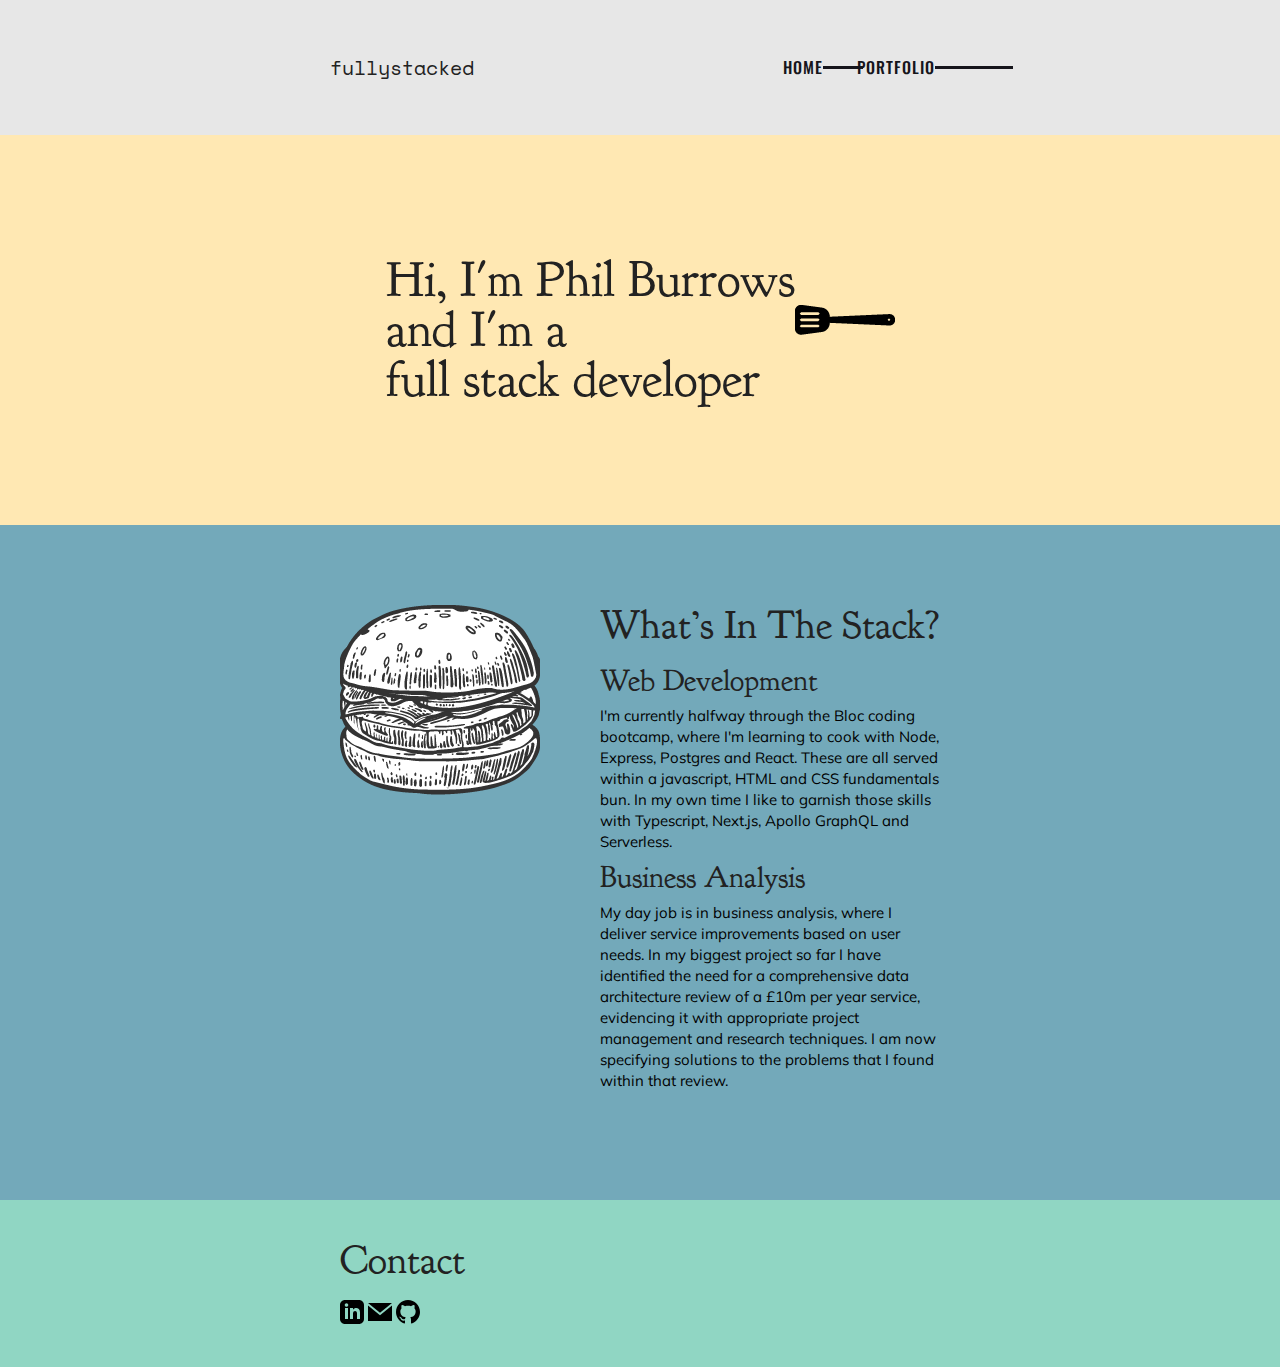
==== index.html @ e0130295 "Fixed menus" ====
<!DOCTYPE html>
<html lang="en" dir="ltr">

<head>
  <meta charset="utf-8">
  <meta name="viewport" content="width=device-width, initial-scale=1, minimum-scale=1" />
  <link rel="icon" type="image/png" sizes="32x32" href="./img/fullyStackedLogo.png">
  <link rel="icon" type="image/png" sizes="96x96" href="./img/fullyStackedLogo.png">
  <link rel="icon" type="image/png" sizes="16x16" href="./img/fullyStackedLogo.png">
  <link rel="stylesheet" href="./css/reset.css">
  <link rel="stylesheet" href="./css/master.css">

  <link href="https://fonts.googleapis.com/css2?family=Oswald:wght@500&family=Goudy+Bookletter+1911&family=Space+Mono:ital,wght@1,700&family=Mulish:wght@200&display=swap" rel="stylesheet">
  <title></title>
</head>

<body>

  <header>
    <div class="headerBox">


    <div class="logoTitle">
      <h1>fullystacked</h1>
    </div>
    <nav role='navigation'>
      <div id="menuToggle">
        <!--
        A fake / hidden checkbox is used as click reciever,
        so you can use the :checked selector on it.
        -->
        <input type="checkbox" />

        <!--
        Some spans to act as a hamburger.

        They are acting like a real hamburger,
        not that McDonalds stuff.
        -->
        <span></span>
        <span></span>
        <span></span>

        <!--
        Too bad the menu has to be inside of the button
        but hey, it's pure CSS magic.
        -->
        <ul id="menu">
          <a href="https://www.fullystacked.io"><li>Home</li></a>
          <a href="https://www.fullystacked.io/portfolio.html"><li>Portfolio</li></a>
        </ul>
      </div>
    </nav>
        </div>
  </header>
  <section class="about">
    <h2>Hi, I'm Phil Burrows <br>and I'm a <br>full stack developer</h2>
    <img id="spatula" src="./img/spatula.png" alt="">
  </section>
  <section class="skills">
    <ul class="burger">
      <img id="burger1" src="./img/whiteBurger1.png" alt="">
      <img id="burger2" src="./img/whiteBurger2.png" alt="">
      <img id="burger3" src="./img/whiteBurger3.png" alt="">
      <img id="burger4" src="./img/whiteBurger4.png" alt="">
      <img id="burger5" src="./img/whiteBurger5.png" alt="">
      <img id="burger6" src="./img/whiteBurger6.png" alt="">
    </ul>
    <section class="skillsContent">
      <h2>What&rsquo;s In The Stack?</h2>
      <h3>Web Development</h3>
      <p>I'm currently halfway through the Bloc coding bootcamp, where I'm learning to cook&nbsp;with Node, Express, Postgres and React. These are&nbsp;all served within a javascript, HTML and CSS fundamentals bun. In my own time I like to garnish
        those skills with Typescript, Next.js, Apollo GraphQL and Serverless.</p>
      <h3>Business Analysis</h3>
      <p>My day job is in business analysis, where I deliver service improvements based on user needs. In my biggest project so far I have identified the need for a comprehensive data architecture review of a &pound;10m per year service, evidencing
        it with appropriate project management and research techniques. I am now specifying solutions to the problems that I found within that review.</p>
    </section>
  </section>

  <section class="contact">
    <div class="contactBox">


    <h2>Contact</h2>
<svg xmlns="http://www.w3.org/2000/svg" width="24" height="24" viewBox="0 0 24 24"><path d="M19 0h-14c-2.761 0-5 2.239-5 5v14c0 2.761 2.239 5 5 5h14c2.762 0 5-2.239 5-5v-14c0-2.761-2.238-5-5-5zm-11 19h-3v-11h3v11zm-1.5-12.268c-.966 0-1.75-.79-1.75-1.764s.784-1.764 1.75-1.764 1.75.79 1.75 1.764-.783 1.764-1.75 1.764zm13.5 12.268h-3v-5.604c0-3.368-4-3.113-4 0v5.604h-3v-11h3v1.765c1.396-2.586 7-2.777 7 2.476v6.759z"/></svg>
<svg xmlns="http://www.w3.org/2000/svg" width="24" height="24" viewBox="0 0 24 24"><path d="M12 12.713l-11.985-9.713h23.97l-11.985 9.713zm0 2.574l-12-9.725v15.438h24v-15.438l-12 9.725z"/></svg>
<svg xmlns="http://www.w3.org/2000/svg" width="24" height="24" viewBox="0 0 24 24"><path d="M12 0c-6.626 0-12 5.373-12 12 0 5.302 3.438 9.8 8.207 11.387.599.111.793-.261.793-.577v-2.234c-3.338.726-4.033-1.416-4.033-1.416-.546-1.387-1.333-1.756-1.333-1.756-1.089-.745.083-.729.083-.729 1.205.084 1.839 1.237 1.839 1.237 1.07 1.834 2.807 1.304 3.492.997.107-.775.418-1.305.762-1.604-2.665-.305-5.467-1.334-5.467-5.931 0-1.311.469-2.381 1.236-3.221-.124-.303-.535-1.524.117-3.176 0 0 1.008-.322 3.301 1.23.957-.266 1.983-.399 3.003-.404 1.02.005 2.047.138 3.006.404 2.291-1.552 3.297-1.23 3.297-1.23.653 1.653.242 2.874.118 3.176.77.84 1.235 1.911 1.235 3.221 0 4.609-2.807 5.624-5.479 5.921.43.372.823 1.102.823 2.222v3.293c0 .319.192.694.801.576 4.765-1.589 8.199-6.086 8.199-11.386 0-6.627-5.373-12-12-12z"/></svg>  </section>

    </div>
  </section>
  <script src="./js/scroll.js" charset="utf-8"></script>

</body>

</html>
---- css/master.css ----
@media all and (min-width: 689px) and (max-width: 2000px) {
  body {
    box-sizing: border-box;
    margin: 0px;
    width: 100%;
  }

  nav input[type="checkbox"] {
    opacity: 0;
    display: none;
  }

  nav {
    width: 100%;
    top: 25px;
    text-align: right;
  }

  nav a {
    font-family: 'Oswald', sans-serif;
    font-weight: 500;
    text-transform: uppercase;
    text-decoration: none;
    color: #16151b;
    margin: 0 15px;
    font-size: 16px;
    letter-spacing: 1px;
    position: relative;
    display: inline-block;
  }

  nav a:before {
    content: '';
    position: absolute;
    width: 100%;
    height: 3px;
    background: #16151b;
    top: 47%;
    animation: out 0.2s cubic-bezier(1, 0, 0.58, 0.97) 1 both;
  }

  nav a:hover:before {
    animation: in 0.2s cubic-bezier(1, 0, 0.58, 0.97) 1 both;
  }

  @keyframes in {
    0% {
      width: 0;
      left: 0;
      right: auto;
    }

    100% {
      left: 0;
      right: auto;
      width: 100%;
    }
  }

  @keyframes out {
    0% {
      width: 100%;
      left: auto;
      right: 0;
    }

    100% {
      width: 0;
      left: auto;
      right: 0;
    }
  }

  @keyframes show {
    0% {
      opacity: 0;
      transform: translateY(-10px);
    }

    100% {
      opacity: 1;
      transform: translateY(0);
    }
  }

  @for $i from 1 through 5 {
    nav a:nth-child(#{$i}) {
      animation:show .2s #{$i*0.1+1}s ease 1 both;
    }
  }

  header {
    width: 100%;
    background-color: #e7e7e7;
  }

  .headerBox {
    margin: auto;
    width: 700px;
    display: flex;
    box-sizing: border-box;
    justify-content: space-between;
    align-items: center;
    min-width: 400px;
    padding: 30px 40px;
    height: 15vh;
  }

  .logoTitle {
    display: flex;
    align-items: center;
  }

  header img {
    height: 40px;
    width: 40px;
  }

  header h1 {
    font-family: 'Space Mono', monospace;
    font-size: 20px;
    color: #222;
  }

  .about {
    box-sizing: border-box;
    background-color: #ffe8b3;
    width: 100%;
    padding: 0px 40px;
    text-align: left;
    display: flex;
    flex-direction: row;
    align-items: flex-start;
    justify-content: center;
  }

  .about h2 {
    padding: 120px 0px 120px 0px;
    margin: 0px;
    color: #222;
    font-size: 50px;
    font-family: 'Goudy Bookletter 1911', serif;
  }

  .about img {
    margin-top: 170px;
  }

  .skills {
    box-sizing: border-box;
    display: flex;
    justify-content: center;
    align-items: flex-start;
    background-color: #73a9ba;
    width: 100%;
    padding: 80px 40px 80px 40px;
  }

  .skillsContent {
    text-align: left;
    width: 340px;
    padding: 0px 0px 0px 40px;
  }

  .skills h2, .contact h2 {
    display: block;
    padding-bottom: 20px;
    color: #222;
    font-size: 40px;
    font-family: 'Goudy Bookletter 1911', serif;
  }

  .skills h3, .projects h3 {
    display: block;
    color: #222;
    font-size: 30px;
    padding-bottom: 10px;
    font-family: 'Goudy Bookletter 1911', serif;
  }

  .skills p, .skills ul, .projects p, .projects a {
    font-size: 15px;
    padding-bottom: 10px;
    font-family: 'Mulish', sans-serif;
    list-style-type: circle;
    list-style-position: inside;
    line-height: 1.4;
  }

  .techIcon {
    color: #4b4b4b;
    height: 1.3em;
  }

  .projectTech {
    padding-bottom: 10px;
  }

  a.projectButton {
    color: #494949 !important;
    text-transform: uppercase;
    text-decoration: none;
    background: #ffffff;
    display: inline-block;
  }

  a.projectButton:hover {
    color: #06d6a0;
  }

  .burger {
    width: 220px;
  }

  #burger1 {
    position: relative;
    top: 0;
    z-index: 12;
  }

  #burger2 {
    position: relative;
    top: -65px;
    z-index: 11;
  }

  #burger3 {
    position: relative;
    top: -150px;
    z-index: 10;
  }

  #burger4 {
    position: relative;
    top: -190px;
    z-index: 9;
  }

  img#burger5 {
    position: relative;
    top: -260px;
    z-index: 8;
  }

  img#burger6 {
    position: relative;
    top: -310px;
    z-index: 7;
  }

  .projects {
    box-sizing: border-box;
    background-color: #fff;
    width: 100%;
    padding: 40px 40px;
    align-items: center;
    display: flex;
    flex-direction: column;
  }

  .projects h2 {
    width: 600px;
    display: block;
    padding: 50px 0px;
    color: #222;
    font-size: 40px;
    font-family: 'Goudy Bookletter 1911', serif;
  }

  .projects img {
    width: 300px;
    display: block;
  }

  .leftProject {
    width: 600px;
    display: flex;
    flex-direction: row;
    justify-content: space-between;
  }

  .leftProjecText {
    padding-right: 20px;
  }

  .contact {
    box-sizing: border-box;
    background-color: #90d6c3;
    background-size: cover;
    padding: 40px 40px;
  }

  .contactBox {
    width: 600px;
    text-align: left;
    margin: auto;
  }
}

@media all and (min-width: 412px) and (max-width: 688px) {
  body {
    box-sizing: border-box;
    margin: 0px;
  }

  header {
    display: flex;
    box-sizing: border-box;
    justify-content: space-between;
    align-items: center;
    min-width: 400px;
    padding: 30px 40px;
    height: 15vh;
    background-color: #e7e7e7;
  }

  .logoTitle {
    display: flex;
    align-items: center;
  }

  header img {
    height: 40px;
    width: 40px;
  }

  header h1 {
    font-family: 'Space Mono', monospace;
    font-size: 20px;
    color: #222;
    z-index: 12;
  }

  .about {
    box-sizing: border-box;
    background-color: #ffe8b3;
    width: 100%;
    padding: 0px 40px;
    text-align: left;
    display: flex;
    flex-direction: row;
    align-items: flex-start;
    justify-content: space-between;
  }

  .about h2 {
    padding: 80px 0px 80px 0px;
    margin: 0px;
    color: #222;
    font-size: 40px;
    font-family: 'Goudy Bookletter 1911', serif;
  }

  .about img {
    margin-top: 130px;
  }

  .skills {
    box-sizing: border-box;
    display: flex;
    justify-content: space-between;
    align-items: flex-start;
    background-color: #73a9ba;
    width: 100%;
    padding: 40px 40px 80px 40px;
  }

  .skillsContent {
    text-align: left;
    padding: 0px 0px 0px 40px;
  }

  .skills h2, .projects h2, .contact h2 {
    display: block;
    padding-bottom: 20px;
    color: #222;
    font-size: 32px;
    font-family: 'Goudy Bookletter 1911', serif;
  }

  .skills h3, .projects h3 {
    display: block;
    color: #222;
    font-size: 25px;
    padding-bottom: 10px;
    font-family: 'Goudy Bookletter 1911', serif;
  }

  .skills p, .skills ul, .projects p, .projects a {
    font-size: 15px;
    padding-bottom: 10px;
    font-family: 'Open-Sans', sans-serif;
    list-style-type: circle;
    list-style-position: inside;
    line-height: 1.4;
  }

  .techIcon {
    color: #4b4b4b;
    height: 1.3em;
  }

  .projectTech {
    padding-bottom: 10px;
  }

  a.projectButton {
    color: #494949 !important;
    text-transform: uppercase;
    text-decoration: none;
    background: #ffffff;
    display: inline-block;
  }

  a.projectButton:hover {
    color: #06d6a0;
  }

  #burger1 {
    position: relative;
    top: 0;
    z-index: 12;
  }

  #burger2 {
    position: relative;
    top: -65px;
    z-index: 11;
  }

  #burger3 {
    position: relative;
    top: -150px;
    z-index: 10;
  }

  #burger4 {
    position: relative;
    top: -190px;
    z-index: 9;
  }

  img#burger5 {
    position: relative;
    top: -260px;
    z-index: 8;
  }

  img#burger6 {
    position: relative;
    top: -310px;
    z-index: 7;
  }

  .projects {
    box-sizing: border-box;
    background-color: #fff;
    width: 100%;
    padding: 40px 40px;
  }

  .projects img {
    width: 300px;
    display: block;
  }

  .leftProject {
    display: flex;
    flex-direction: row;
    justify-content: space-between;
  }

  .leftProjecText {
    padding-right: 20px;
  }

  .contact {
    box-sizing: border-box;
    background-color: #90d6c3;
    width: 100%;
    padding: 40px 40px;
  }

  body {
    font-family: 'Oswald', sans-serif;
    overflow-x: hidden;
    /* needed because hiding the menu on the right side is not perfect,  */
  }

  a {
    text-decoration: none;
    color: #222;
    transition: color 0.3s ease;
  }

  a:hover {
    color: tomato;
  }

  #menuToggle {
    display: block;
    position: absolute;
    top: 50px;
    right: 50px;
    z-index: 1;
    -webkit-user-select: none;
    user-select: none;
  }

  #menuToggle input {
    display: block;
    width: 40px;
    height: 32px;
    position: absolute;
    top: -7px;
    left: -5px;
    cursor: pointer;
    opacity: 0;
    /* hide this */
    z-index: 2;
    /* and place it over the hamburger */
    -webkit-touch-callout: none;
  }

  /*
 * Just a quick hamburger
 */
  #menuToggle span {
    display: block;
    width: 33px;
    height: 4px;
    margin-bottom: 5px;
    position: relative;
    background: #222;
    border-radius: 3px;
    z-index: 1;
    transform-origin: 4px 0px;
    transition: transform 0.5s cubic-bezier(0.77, 0.2, 0.05, 1.0),
      background 0.5s cubic-bezier(0.77, 0.2, 0.05, 1.0),
      opacity 0.55s ease;
  }

  #menuToggle span:first-child {
    transform-origin: 0% 0%;
  }

  #menuToggle span:nth-last-child(2) {
    transform-origin: 0% 100%;
  }

  /*
 * Transform all the slices of hamburger
 * into a crossmark.
 */
  #menuToggle input:checked~span {
    opacity: 1;
    transform: rotate(45deg) translate(-2px, -1px);
    background: #222;
  }

  /*
 * But let's hide the middle one.
 */
  #menuToggle input:checked~span:nth-last-child(3) {
    opacity: 0;
    transform: rotate(0deg) scale(0.2, 0.2);
  }

  /*
 * Ohyeah and the last one should go the other direction
 */
  #menuToggle input:checked~span:nth-last-child(2) {
    opacity: 1;
    transform: rotate(-45deg) translate(0, -1px);
  }

  /*
 * Make this absolute positioned
 * at the top left of the screen
 */
  #menu {
    position: absolute;
    width: 600px;
    margin: -100px 0 0 0;
    padding: 50px;
    padding-top: 125px;
    right: -100px;
    background-color: #ffa695;
    list-style-type: none;
    -webkit-font-smoothing: antialiased;
    /* to stop flickering of text in safari */
    transform-origin: 0% 0%;
    transform: translate(100%, 0);
    transition: transform 0.5s cubic-bezier(0.77, 0.2, 0.05, 1.0);
  }

  #menu li {
    padding: 10px 60px;
    text-align: right;
    font-size: 22px;
  }

  /*
 * And let's fade it in from the left
 */
  #menuToggle input:checked~ul {
    transform: scale(1.0, 1.0);
    opacity: 1;
  }
}

@media all and (max-width: 412px) {
  body {
    box-sizing: border-box;
    margin: 0px;
  }

  header {
    display: flex;
    box-sizing: border-box;
    justify-content: space-between;
    align-items: center;
    min-width: 300px;
    padding: 30px 40px;
    height: 15vh;
    background-color: #e7e7e7;
  }

  .logoTitle {
    display: flex;
    align-items: center;
  }

  header img {
    height: 40px;
    width: 40px;
  }

  header h1 {
    font-family: 'Space Mono', monospace;
    font-size: 15px;
    color: #222;
  }

  section.about {
    box-sizing: border-box;
    background-color: #ffe8b3;
    width: 100%;
    padding: 0px 40px;
    text-align: left;
    display: flex;
    flex-direction: row;
    align-items: flex-start;
    justify-content: space-between;
  }

  section.about h2 {
    padding: 80px 0px 80px 0px;
    margin: 0px;
    color: #222;
    font-size: 30px;
    font-family: 'Goudy Bookletter 1911', serif;
  }

  section.about img {
    margin-top: 130px;
  }

  section.skills {
    box-sizing: border-box;
    background-color: #73a9ba;
    width: 100%;
    padding: 40px 40px 80px 40px;
  }

  .skills h2, .projects h2, .contact h2 {
    display: block;
    padding-bottom: 20px;
    color: #222;
    font-size: 32px;
    font-family: 'Goudy Bookletter 1911', serif;
  }

  .skills h3, .projects h3 {
    display: block;
    color: #222;
    font-size: 25px;
    padding-bottom: 10px;
    font-family: 'Goudy Bookletter 1911', serif;
  }

  .skills p, .skills ul, .projects p, .projects a {
    font-size: 20px;
    padding-bottom: 10px;
    font-family: 'Open-Sans', sans-serif;
    list-style-type: circle;
    list-style-position: inside;
    line-height: 1.6;
  }

  .techIcon {
    color: #4b4b4b;
    height: 1.3em;
  }

  .projectTech {
    padding-bottom: 10px;
  }

  a.projectButton {
    color: #494949 !important;
    text-transform: uppercase;
    text-decoration: none;
    background: #ffffff;
    display: inline-block;
  }

  a.projectButton:hover {
    color: #06d6a0;
  }

  .burger {
    width: 200px;
    height: 200px;
  }

  #burger1 {
    width: 150px;
    position: relative;
    top: 0;
    z-index: 12;
  }

  #burger2 {
    width: 150px;
    position: relative;
    top: -40px;
    z-index: 11;
  }

  #burger3 {
    width: 150px;
    position: relative;
    top: -85px;
    z-index: 10;
  }

  #burger4 {
    width: 150px;
    position: relative;
    top: -115px;
    z-index: 9;
  }

  #burger5 {
    width: 150px;
    position: relative;
    top: -165px;
    z-index: 8;
  }

  #burger6 {
    width: 150px;
    position: relative;
    top: -205px;
    z-index: 7;
  }

  .projects {
    box-sizing: border-box;
    background-color: #fff;
    width: 100%;
    padding: 40px 40px;
  }

  .projects img {
    width: 200px;
    display: block;
  }

  .leftProject {
    display: block;
  }

  .leftProjectText {
    padding-right: 20px;
  }

  .contact {
    box-sizing: border-box;
    background-color: #90d6c3;
    width: 100%;
    padding: 40px 40px;
  }

  body {
    font-family: 'Oswald', sans-serif;
    overflow-x: hidden;
    /* needed because hiding the menu on the right side is not perfect,  */
  }

  a {
    text-decoration: none;
    color: #222;
    transition: color 0.3s ease;
  }

  a:hover {
    color: tomato;
  }

  #menuToggle {
    display: block;
    position: absolute;
    top: 50px;
    right: 50px;
    z-index: 1;
    -webkit-user-select: none;
    user-select: none;
  }

  #menuToggle input {
    display: block;
    width: 40px;
    height: 32px;
    position: absolute;
    top: -7px;
    left: -5px;
    cursor: pointer;
    opacity: 0;
    /* hide this */
    z-index: 2;
    /* and place it over the hamburger */
    -webkit-touch-callout: none;
  }

  /*
 * Just a quick hamburger
 */
  #menuToggle span {
    display: block;
    width: 33px;
    height: 4px;
    margin-bottom: 5px;
    position: relative;
    background: #222;
    border-radius: 3px;
    z-index: 1;
    transform-origin: 4px 0px;
    transition: transform 0.5s cubic-bezier(0.77, 0.2, 0.05, 1.0),
      background 0.5s cubic-bezier(0.77, 0.2, 0.05, 1.0),
      opacity 0.55s ease;
  }

  #menuToggle span:first-child {
    transform-origin: 0% 0%;
  }

  #menuToggle span:nth-last-child(2) {
    transform-origin: 0% 100%;
  }

  /*
 * Transform all the slices of hamburger
 * into a crossmark.
 */
  #menuToggle input:checked~span {
    opacity: 1;
    transform: rotate(45deg) translate(-2px, -1px);
    background: #222;
  }

  /*
 * But let's hide the middle one.
 */
  #menuToggle input:checked~span:nth-last-child(3) {
    opacity: 0;
    transform: rotate(0deg) scale(0.2, 0.2);
  }

  /*
 * Ohyeah and the last one should go the other direction
 */
  #menuToggle input:checked~span:nth-last-child(2) {
    opacity: 1;
    transform: rotate(-45deg) translate(0, -1px);
  }

  /*
 * Make this absolute positioned
 * at the top left of the screen
 */
  #menu {
    position: absolute;
    width: 600px;
    margin: -100px 0 0 0;
    padding: 50px;
    padding-top: 125px;
    right: -100px;
    background-color: #ffa695;
    list-style-type: none;
    -webkit-font-smoothing: antialiased;
    /* to stop flickering of text in safari */
    transform-origin: 0% 0%;
    transform: translate(100%, 0);
    transition: transform 0.5s cubic-bezier(0.77, 0.2, 0.05, 1.0);
  }

  #menu li {
    padding: 10px 60px;
    text-align: right;
    font-size: 22px;
  }

  /*
 * And let's fade it in from the left
 */
  #menuToggle input:checked~ul {
    transform: scale(1.0, 1.0);
    opacity: 1;
  }
}
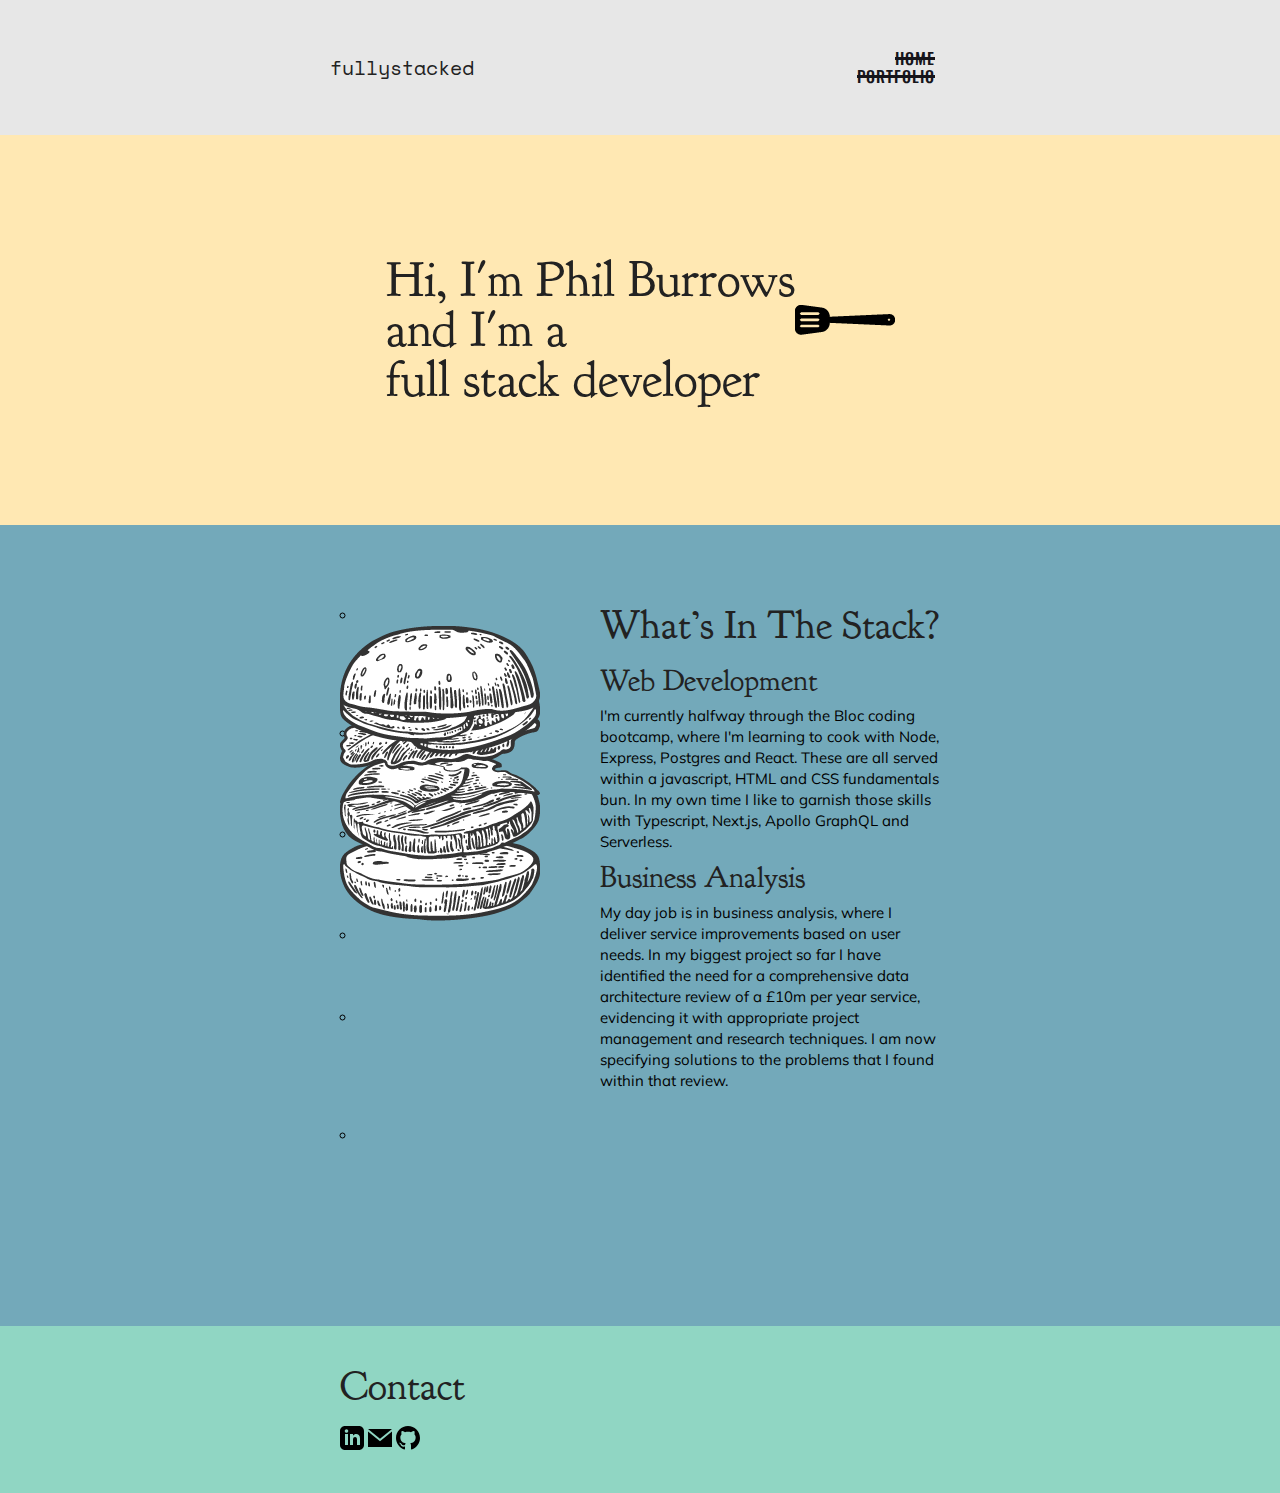
==== commit 3164f8dd: "validator issues" ====
--- a/index.html
+++ b/index.html
@@ -11,7 +11,7 @@
   <link rel="stylesheet" href="./css/master.css">
 
   <link href="https://fonts.googleapis.com/css2?family=Oswald:wght@500&family=Goudy+Bookletter+1911&family=Space+Mono:ital,wght@1,700&family=Mulish:wght@200&display=swap" rel="stylesheet">
-  <title></title>
+  <title>fullystacked - Phil Burrows</title>
 </head>
 
 <body>
@@ -23,7 +23,7 @@
     <div class="logoTitle">
       <h1>fullystacked</h1>
     </div>
-    <nav role='navigation'>
+    <nav>
       <div id="menuToggle">
         <!--
         A fake / hidden checkbox is used as click reciever,
@@ -46,8 +46,8 @@
         but hey, it's pure CSS magic.
         -->
         <ul id="menu">
-          <a href="https://www.fullystacked.io"><li>Home</li></a>
-          <a href="https://www.fullystacked.io/portfolio.html"><li>Portfolio</li></a>
+          <li><a href="https://www.fullystacked.io">Home</a></li>
+          <li><a href="https://www.fullystacked.io/portfolio.html">Portfolio</a></li>
         </ul>
       </div>
     </nav>
@@ -59,14 +59,14 @@
   </section>
   <section class="skills">
     <ul class="burger">
-      <img id="burger1" src="./img/whiteBurger1.png" alt="">
-      <img id="burger2" src="./img/whiteBurger2.png" alt="">
-      <img id="burger3" src="./img/whiteBurger3.png" alt="">
-      <img id="burger4" src="./img/whiteBurger4.png" alt="">
-      <img id="burger5" src="./img/whiteBurger5.png" alt="">
-      <img id="burger6" src="./img/whiteBurger6.png" alt="">
+      <li><img id="burger1" src="./img/whiteBurger1.png" alt=""></li>
+      <li><img id="burger2" src="./img/whiteBurger2.png" alt=""></li>
+      <li><img id="burger3" src="./img/whiteBurger3.png" alt=""></li>
+      <li><img id="burger4" src="./img/whiteBurger4.png" alt=""></li>
+      <li><img id="burger5" src="./img/whiteBurger5.png" alt=""></li>
+      <li><img id="burger6" src="./img/whiteBurger6.png" alt=""></li>
     </ul>
-    <section class="skillsContent">
+    <div class="skillsContent">
       <h2>What&rsquo;s In The Stack?</h2>
       <h3>Web Development</h3>
       <p>I'm currently halfway through the Bloc coding bootcamp, where I'm learning to cook&nbsp;with Node, Express, Postgres and React. These are&nbsp;all served within a javascript, HTML and CSS fundamentals bun. In my own time I like to garnish
@@ -74,7 +74,7 @@
       <h3>Business Analysis</h3>
       <p>My day job is in business analysis, where I deliver service improvements based on user needs. In my biggest project so far I have identified the need for a comprehensive data architecture review of a &pound;10m per year service, evidencing
         it with appropriate project management and research techniques. I am now specifying solutions to the problems that I found within that review.</p>
-    </section>
+    </div>
   </section>
 
   <section class="contact">
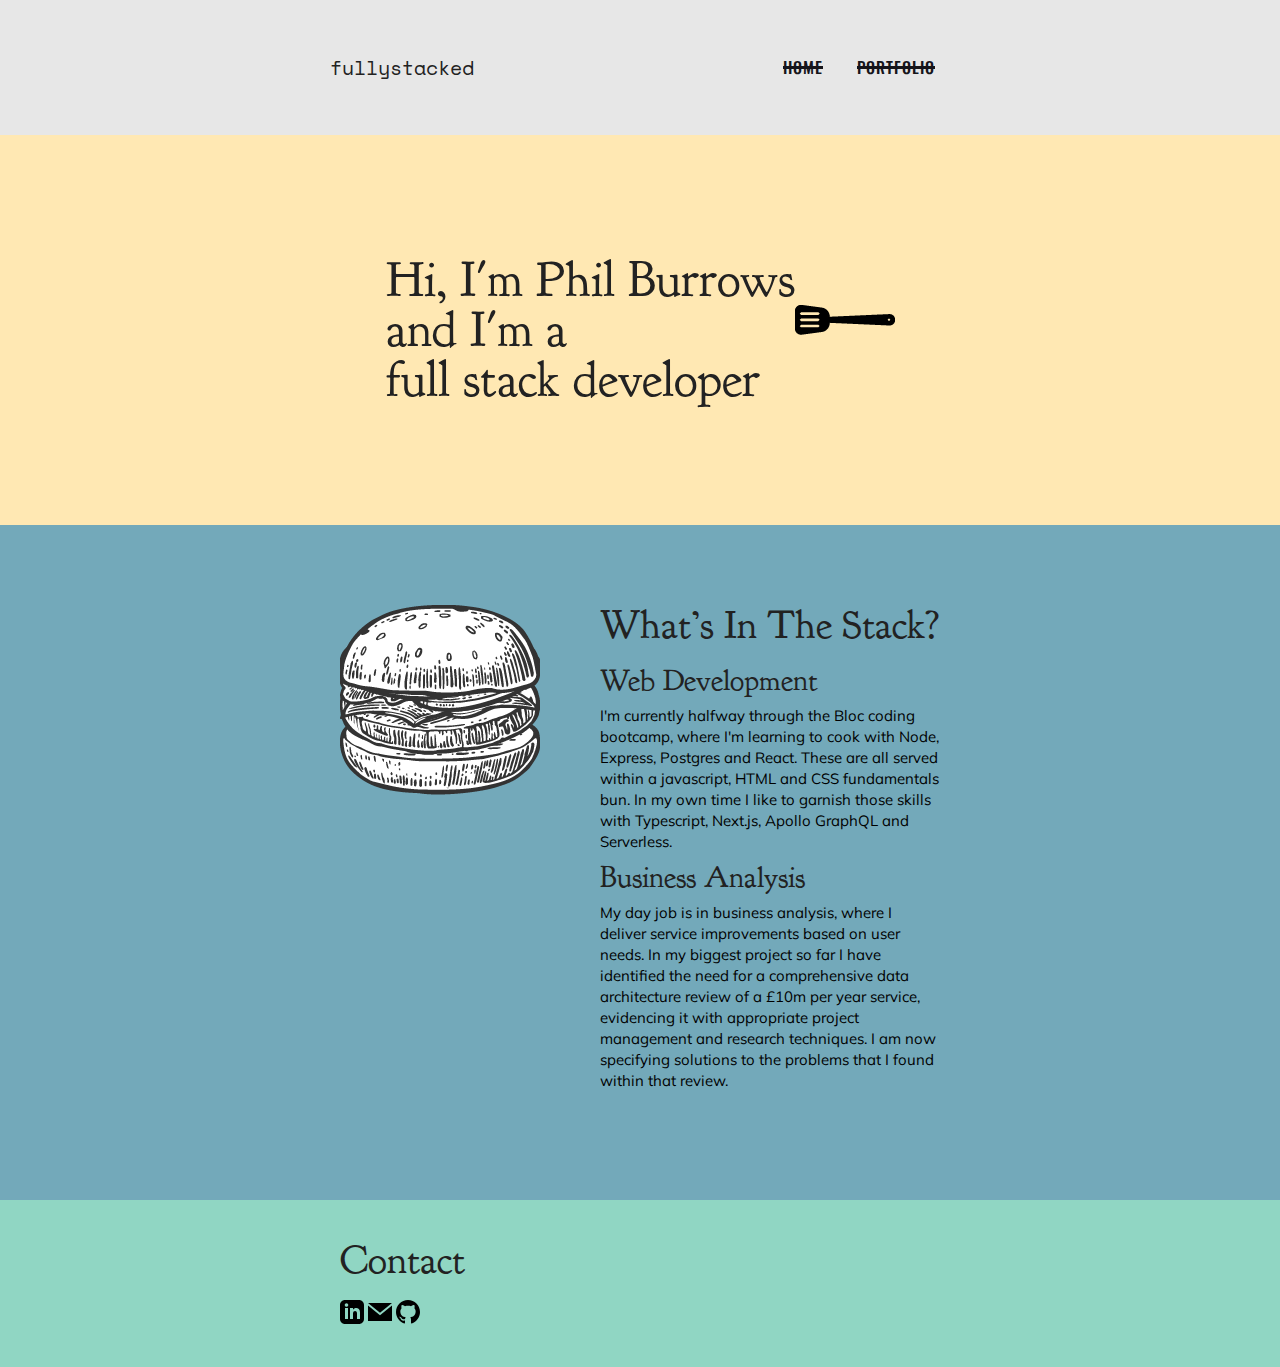
==== commit 3758c7bb: "validator issues" ====
--- a/index.html
+++ b/index.html
@@ -20,38 +20,38 @@
     <div class="headerBox">
 
 
-    <div class="logoTitle">
-      <h1>fullystacked</h1>
-    </div>
-    <nav>
-      <div id="menuToggle">
-        <!--
+      <div class="logoTitle">
+        <h1>fullystacked</h1>
+      </div>
+      <nav>
+        <div id="menuToggle">
+          <!--
         A fake / hidden checkbox is used as click reciever,
         so you can use the :checked selector on it.
         -->
-        <input type="checkbox" />
+          <input type="checkbox" />
 
-        <!--
+          <!--
         Some spans to act as a hamburger.
 
         They are acting like a real hamburger,
         not that McDonalds stuff.
         -->
-        <span></span>
-        <span></span>
-        <span></span>
+          <span></span>
+          <span></span>
+          <span></span>
 
-        <!--
+          <!--
         Too bad the menu has to be inside of the button
         but hey, it's pure CSS magic.
         -->
-        <ul id="menu">
-          <li><a href="https://www.fullystacked.io">Home</a></li>
-          <li><a href="https://www.fullystacked.io/portfolio.html">Portfolio</a></li>
-        </ul>
-      </div>
-    </nav>
+          <ul id="menu">
+            <li><a href="https://www.fullystacked.io">Home</a></li>
+            <li><a href="https://www.fullystacked.io/portfolio.html">Portfolio</a></li>
+          </ul>
         </div>
+      </nav>
+    </div>
   </header>
   <section class="about">
     <h2>Hi, I'm Phil Burrows <br>and I'm a <br>full stack developer</h2>
@@ -79,16 +79,20 @@
 
   <section class="contact">
     <div class="contactBox">
-
-
-    <h2>Contact</h2>
-<svg xmlns="http://www.w3.org/2000/svg" width="24" height="24" viewBox="0 0 24 24"><path d="M19 0h-14c-2.761 0-5 2.239-5 5v14c0 2.761 2.239 5 5 5h14c2.762 0 5-2.239 5-5v-14c0-2.761-2.238-5-5-5zm-11 19h-3v-11h3v11zm-1.5-12.268c-.966 0-1.75-.79-1.75-1.764s.784-1.764 1.75-1.764 1.75.79 1.75 1.764-.783 1.764-1.75 1.764zm13.5 12.268h-3v-5.604c0-3.368-4-3.113-4 0v5.604h-3v-11h3v1.765c1.396-2.586 7-2.777 7 2.476v6.759z"/></svg>
-<svg xmlns="http://www.w3.org/2000/svg" width="24" height="24" viewBox="0 0 24 24"><path d="M12 12.713l-11.985-9.713h23.97l-11.985 9.713zm0 2.574l-12-9.725v15.438h24v-15.438l-12 9.725z"/></svg>
-<svg xmlns="http://www.w3.org/2000/svg" width="24" height="24" viewBox="0 0 24 24"><path d="M12 0c-6.626 0-12 5.373-12 12 0 5.302 3.438 9.8 8.207 11.387.599.111.793-.261.793-.577v-2.234c-3.338.726-4.033-1.416-4.033-1.416-.546-1.387-1.333-1.756-1.333-1.756-1.089-.745.083-.729.083-.729 1.205.084 1.839 1.237 1.839 1.237 1.07 1.834 2.807 1.304 3.492.997.107-.775.418-1.305.762-1.604-2.665-.305-5.467-1.334-5.467-5.931 0-1.311.469-2.381 1.236-3.221-.124-.303-.535-1.524.117-3.176 0 0 1.008-.322 3.301 1.23.957-.266 1.983-.399 3.003-.404 1.02.005 2.047.138 3.006.404 2.291-1.552 3.297-1.23 3.297-1.23.653 1.653.242 2.874.118 3.176.77.84 1.235 1.911 1.235 3.221 0 4.609-2.807 5.624-5.479 5.921.43.372.823 1.102.823 2.222v3.293c0 .319.192.694.801.576 4.765-1.589 8.199-6.086 8.199-11.386 0-6.627-5.373-12-12-12z"/></svg>  </section>
-
+      <h2>Contact</h2>
+      <svg xmlns="http://www.w3.org/2000/svg" width="24" height="24" viewBox="0 0 24 24">
+        <path
+          d="M19 0h-14c-2.761 0-5 2.239-5 5v14c0 2.761 2.239 5 5 5h14c2.762 0 5-2.239 5-5v-14c0-2.761-2.238-5-5-5zm-11 19h-3v-11h3v11zm-1.5-12.268c-.966 0-1.75-.79-1.75-1.764s.784-1.764 1.75-1.764 1.75.79 1.75 1.764-.783 1.764-1.75 1.764zm13.5 12.268h-3v-5.604c0-3.368-4-3.113-4 0v5.604h-3v-11h3v1.765c1.396-2.586 7-2.777 7 2.476v6.759z" />
+        </svg>
+      <svg xmlns="http://www.w3.org/2000/svg" width="24" height="24" viewBox="0 0 24 24">
+        <path d="M12 12.713l-11.985-9.713h23.97l-11.985 9.713zm0 2.574l-12-9.725v15.438h24v-15.438l-12 9.725z" /></svg>
+      <svg xmlns="http://www.w3.org/2000/svg" width="24" height="24" viewBox="0 0 24 24">
+        <path
+          d="M12 0c-6.626 0-12 5.373-12 12 0 5.302 3.438 9.8 8.207 11.387.599.111.793-.261.793-.577v-2.234c-3.338.726-4.033-1.416-4.033-1.416-.546-1.387-1.333-1.756-1.333-1.756-1.089-.745.083-.729.083-.729 1.205.084 1.839 1.237 1.839 1.237 1.07 1.834 2.807 1.304 3.492.997.107-.775.418-1.305.762-1.604-2.665-.305-5.467-1.334-5.467-5.931 0-1.311.469-2.381 1.236-3.221-.124-.303-.535-1.524.117-3.176 0 0 1.008-.322 3.301 1.23.957-.266 1.983-.399 3.003-.404 1.02.005 2.047.138 3.006.404 2.291-1.552 3.297-1.23 3.297-1.23.653 1.653.242 2.874.118 3.176.77.84 1.235 1.911 1.235 3.221 0 4.609-2.807 5.624-5.479 5.921.43.372.823 1.102.823 2.222v3.293c0 .319.192.694.801.576 4.765-1.589 8.199-6.086 8.199-11.386 0-6.627-5.373-12-12-12z" />
+        </svg>
     </div>
   </section>
-  <script src="./js/scroll.js" charset="utf-8"></script>
+  <script src="./js/scroll.js"></script>
 
 </body>
 
--- a/css/master.css
+++ b/css/master.css
@@ -14,6 +14,10 @@
     width: 100%;
     top: 25px;
     text-align: right;
+  }
+
+  nav li {
+    display: inline-block;
   }
 
   nav a {
@@ -26,7 +30,6 @@
     font-size: 16px;
     letter-spacing: 1px;
     position: relative;
-    display: inline-block;
   }
 
   nav a:before {
@@ -182,8 +185,6 @@
     font-size: 15px;
     padding-bottom: 10px;
     font-family: 'Mulish', sans-serif;
-    list-style-type: circle;
-    list-style-position: inside;
     line-height: 1.4;
   }
 
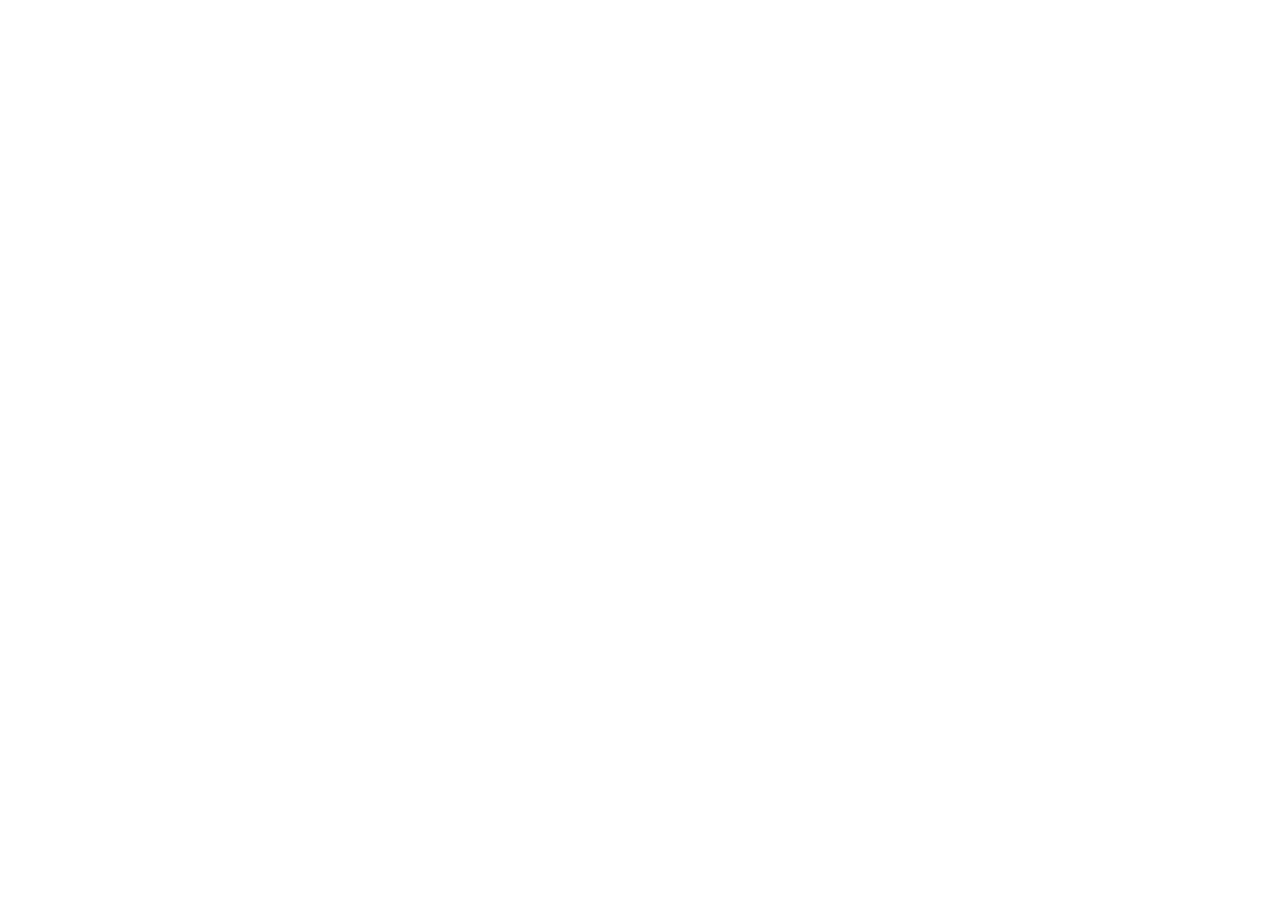
==== commit aa7f5748: "redirect to www" ====
--- a/index.html
+++ b/index.html
@@ -3,6 +3,7 @@
 
 <head>
   <meta charset="utf-8">
+  <meta http-equiv="refresh" content="0; url=https://www.fullystacked.io">
   <meta name="viewport" content="width=device-width, initial-scale=1, minimum-scale=1" />
   <link rel="icon" type="image/png" sizes="32x32" href="./img/fullyStackedLogo.png">
   <link rel="icon" type="image/png" sizes="96x96" href="./img/fullyStackedLogo.png">
@@ -25,29 +26,13 @@
       </div>
       <nav>
         <div id="menuToggle">
-          <!--
-        A fake / hidden checkbox is used as click reciever,
-        so you can use the :checked selector on it.
-        -->
           <input type="checkbox" />
-
-          <!--
-        Some spans to act as a hamburger.
-
-        They are acting like a real hamburger,
-        not that McDonalds stuff.
-        -->
           <span></span>
           <span></span>
           <span></span>
-
-          <!--
-        Too bad the menu has to be inside of the button
-        but hey, it's pure CSS magic.
-        -->
           <ul id="menu">
-            <li><a href="https://www.fullystacked.io">Home</a></li>
-            <li><a href="https://www.fullystacked.io/portfolio.html">Portfolio</a></li>
+            <li><a href="./index.html">Home</a></li>
+            <li><a href="./portfolio.html">Portfolio</a></li>
           </ul>
         </div>
       </nav>
@@ -83,13 +68,13 @@
       <svg xmlns="http://www.w3.org/2000/svg" width="24" height="24" viewBox="0 0 24 24">
         <path
           d="M19 0h-14c-2.761 0-5 2.239-5 5v14c0 2.761 2.239 5 5 5h14c2.762 0 5-2.239 5-5v-14c0-2.761-2.238-5-5-5zm-11 19h-3v-11h3v11zm-1.5-12.268c-.966 0-1.75-.79-1.75-1.764s.784-1.764 1.75-1.764 1.75.79 1.75 1.764-.783 1.764-1.75 1.764zm13.5 12.268h-3v-5.604c0-3.368-4-3.113-4 0v5.604h-3v-11h3v1.765c1.396-2.586 7-2.777 7 2.476v6.759z" />
-        </svg>
+      </svg>
       <svg xmlns="http://www.w3.org/2000/svg" width="24" height="24" viewBox="0 0 24 24">
         <path d="M12 12.713l-11.985-9.713h23.97l-11.985 9.713zm0 2.574l-12-9.725v15.438h24v-15.438l-12 9.725z" /></svg>
       <svg xmlns="http://www.w3.org/2000/svg" width="24" height="24" viewBox="0 0 24 24">
         <path
           d="M12 0c-6.626 0-12 5.373-12 12 0 5.302 3.438 9.8 8.207 11.387.599.111.793-.261.793-.577v-2.234c-3.338.726-4.033-1.416-4.033-1.416-.546-1.387-1.333-1.756-1.333-1.756-1.089-.745.083-.729.083-.729 1.205.084 1.839 1.237 1.839 1.237 1.07 1.834 2.807 1.304 3.492.997.107-.775.418-1.305.762-1.604-2.665-.305-5.467-1.334-5.467-5.931 0-1.311.469-2.381 1.236-3.221-.124-.303-.535-1.524.117-3.176 0 0 1.008-.322 3.301 1.23.957-.266 1.983-.399 3.003-.404 1.02.005 2.047.138 3.006.404 2.291-1.552 3.297-1.23 3.297-1.23.653 1.653.242 2.874.118 3.176.77.84 1.235 1.911 1.235 3.221 0 4.609-2.807 5.624-5.479 5.921.43.372.823 1.102.823 2.222v3.293c0 .319.192.694.801.576 4.765-1.589 8.199-6.086 8.199-11.386 0-6.627-5.373-12-12-12z" />
-        </svg>
+      </svg>
     </div>
   </section>
   <script src="./js/scroll.js"></script>
--- a/css/master.css
+++ b/css/master.css
@@ -202,7 +202,7 @@
     text-transform: uppercase;
     text-decoration: none;
     background: #ffffff;
-    display: inline-block;
+    display: block;
   }
 
   a.projectButton:hover {
@@ -391,8 +391,6 @@
     font-size: 15px;
     padding-bottom: 10px;
     font-family: 'Open-Sans', sans-serif;
-    list-style-type: circle;
-    list-style-position: inside;
     line-height: 1.4;
   }
 
@@ -410,7 +408,7 @@
     text-transform: uppercase;
     text-decoration: none;
     background: #ffffff;
-    display: inline-block;
+    display: block;
   }
 
   a.projectButton:hover {
@@ -694,8 +692,6 @@
     font-size: 20px;
     padding-bottom: 10px;
     font-family: 'Open-Sans', sans-serif;
-    list-style-type: circle;
-    list-style-position: inside;
     line-height: 1.6;
   }
 
@@ -713,7 +709,7 @@
     text-transform: uppercase;
     text-decoration: none;
     background: #ffffff;
-    display: inline-block;
+    display: block;
   }
 
   a.projectButton:hover {
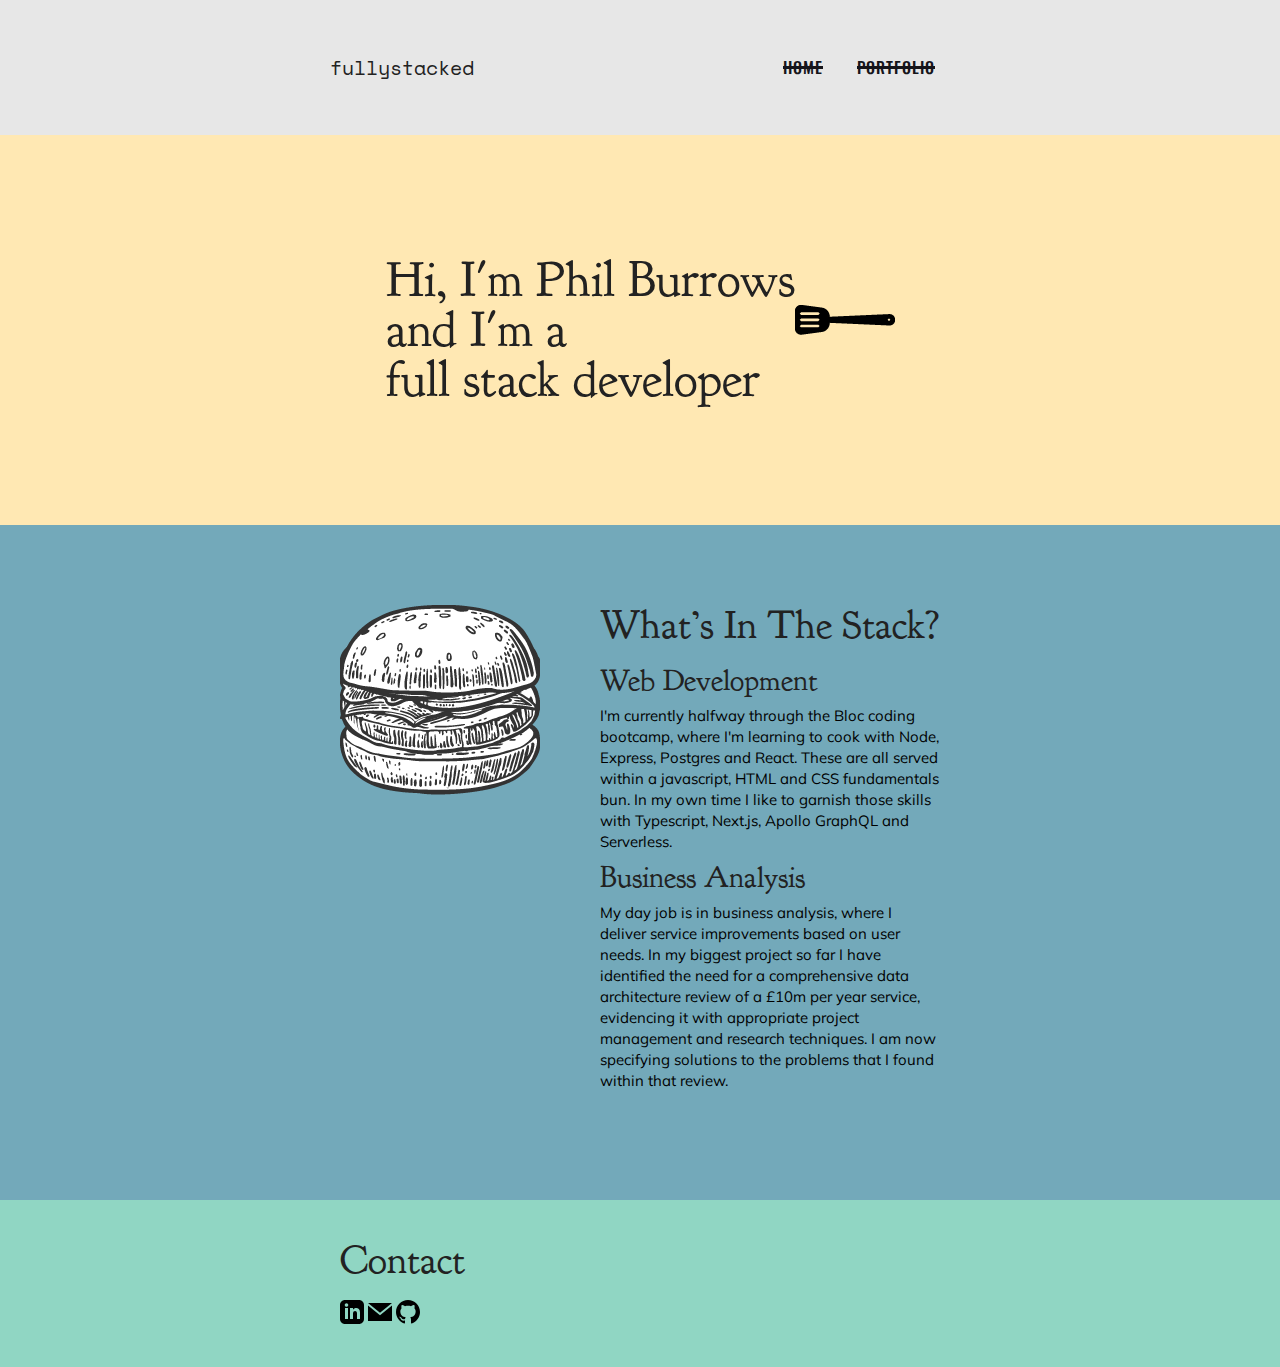
==== commit b8e486f8: "Removed redirect" ====
--- a/index.html
+++ b/index.html
@@ -3,7 +3,6 @@
 
 <head>
   <meta charset="utf-8">
-  <meta http-equiv="refresh" content="0; url=https://www.fullystacked.io">
   <meta name="viewport" content="width=device-width, initial-scale=1, minimum-scale=1" />
   <link rel="icon" type="image/png" sizes="32x32" href="./img/fullyStackedLogo.png">
   <link rel="icon" type="image/png" sizes="96x96" href="./img/fullyStackedLogo.png">
--- a/css/master.css
+++ b/css/master.css
@@ -302,6 +302,8 @@
   body {
     box-sizing: border-box;
     margin: 0px;
+    font-family: 'Oswald', sans-serif;
+    overflow-x: hidden;
   }
 
   header {
@@ -480,6 +482,287 @@
     padding: 40px 40px;
   }
 
+  a {
+    text-decoration: none;
+    color: #222;
+    transition: color 0.3s ease;
+  }
+
+  a:hover {
+    color: tomato;
+  }
+
+  #menuToggle {
+    display: block;
+    position: absolute;
+    top: 40px;
+    right: 50px;
+    z-index: 1;
+    -webkit-user-select: none;
+    user-select: none;
+  }
+
+  #menuToggle input {
+    display: block;
+    width: 40px;
+    height: 32px;
+    position: absolute;
+    top: -7px;
+    left: -5px;
+    cursor: pointer;
+    opacity: 0;
+    z-index: 2;
+    -webkit-touch-callout: none;
+  }
+
+  #menuToggle span {
+    display: block;
+    width: 33px;
+    height: 4px;
+    margin-bottom: 5px;
+    position: relative;
+    background: #222;
+    border-radius: 3px;
+    z-index: 1;
+    transform-origin: 4px 0px;
+    transition: transform 0.5s cubic-bezier(0.77, 0.2, 0.05, 1.0),
+      background 0.5s cubic-bezier(0.77, 0.2, 0.05, 1.0),
+      opacity 0.55s ease;
+  }
+
+  #menuToggle span:first-child {
+    transform-origin: 0% 0%;
+  }
+
+  #menuToggle span:nth-last-child(2) {
+    transform-origin: 0% 100%;
+  }
+
+  #menuToggle input:checked~span {
+    opacity: 1;
+    transform: rotate(45deg) translate(-2px, -1px);
+    background: #222;
+  }
+
+  #menuToggle input:checked~span:nth-last-child(3) {
+    opacity: 0;
+    transform: rotate(0deg) scale(0.2, 0.2);
+  }
+
+  #menuToggle input:checked~span:nth-last-child(2) {
+    opacity: 1;
+    transform: rotate(-45deg) translate(0, -1px);
+  }
+
+  #menu {
+    position: absolute;
+    width: 600px;
+    margin: -100px 0 0 0;
+    padding: 50px;
+    padding-top: 125px;
+    right: -100px;
+    background-color: #ffa695;
+    list-style-type: none;
+    -webkit-font-smoothing: antialiased;
+    transform-origin: 0% 0%;
+    transform: translate(100%, 0);
+    transition: transform 0.5s cubic-bezier(0.77, 0.2, 0.05, 1.0);
+  }
+
+  #menu li {
+    padding: 10px 60px;
+    text-align: right;
+    font-size: 22px;
+  }
+
+  #menuToggle input:checked~ul {
+    transform: scale(1.0, 1.0);
+    opacity: 1;
+  }
+}
+
+@media all and (max-width: 412px) {
+  body {
+    box-sizing: border-box;
+    margin: 0px;
+  }
+
+  header {
+    display: flex;
+    box-sizing: border-box;
+    justify-content: space-between;
+    align-items: center;
+    min-width: 300px;
+    padding: 30px 40px;
+    height: 15vh;
+    background-color: #e7e7e7;
+  }
+
+  .logoTitle {
+    display: flex;
+    align-items: center;
+  }
+
+  header img {
+    height: 40px;
+    width: 40px;
+  }
+
+  header h1 {
+    font-family: 'Space Mono', monospace;
+    font-size: 15px;
+    color: #222;
+  }
+
+  section.about {
+    box-sizing: border-box;
+    background-color: #ffe8b3;
+    width: 100%;
+    padding: 0px 40px;
+    text-align: left;
+    display: flex;
+    flex-direction: row;
+    align-items: flex-start;
+    justify-content: space-between;
+  }
+
+  section.about h2 {
+    padding: 80px 0px 80px 0px;
+    margin: 0px;
+    color: #222;
+    font-size: 30px;
+    font-family: 'Goudy Bookletter 1911', serif;
+  }
+
+  section.about img {
+    margin-top: 130px;
+  }
+
+  section.skills {
+    box-sizing: border-box;
+    background-color: #73a9ba;
+    width: 100%;
+    padding: 40px 40px 80px 40px;
+  }
+
+  .skills h2, .projects h2, .contact h2 {
+    display: block;
+    padding-bottom: 20px;
+    color: #222;
+    font-size: 32px;
+    font-family: 'Goudy Bookletter 1911', serif;
+  }
+
+  .skills h3, .projects h3 {
+    display: block;
+    color: #222;
+    font-size: 25px;
+    padding-bottom: 10px;
+    font-family: 'Goudy Bookletter 1911', serif;
+  }
+
+  .skills p, .skills ul, .projects p, .projects a {
+    font-size: 20px;
+    padding-bottom: 10px;
+    font-family: 'Open-Sans', sans-serif;
+    line-height: 1.6;
+  }
+
+  .techIcon {
+    color: #4b4b4b;
+    height: 1.3em;
+  }
+
+  .projectTech {
+    padding-bottom: 10px;
+  }
+
+  a.projectButton {
+    color: #494949 !important;
+    text-transform: uppercase;
+    text-decoration: none;
+    background: #ffffff;
+    display: block;
+  }
+
+  a.projectButton:hover {
+    color: #06d6a0;
+  }
+
+  .burger {
+    width: 200px;
+    height: 200px;
+  }
+
+  #burger1 {
+    width: 150px;
+    position: relative;
+    top: 0;
+    z-index: 12;
+  }
+
+  #burger2 {
+    width: 150px;
+    position: relative;
+    top: -40px;
+    z-index: 11;
+  }
+
+  #burger3 {
+    width: 150px;
+    position: relative;
+    top: -85px;
+    z-index: 10;
+  }
+
+  #burger4 {
+    width: 150px;
+    position: relative;
+    top: -115px;
+    z-index: 9;
+  }
+
+  #burger5 {
+    width: 150px;
+    position: relative;
+    top: -165px;
+    z-index: 8;
+  }
+
+  #burger6 {
+    width: 150px;
+    position: relative;
+    top: -205px;
+    z-index: 7;
+  }
+
+  .projects {
+    box-sizing: border-box;
+    background-color: #fff;
+    width: 100%;
+    padding: 40px 40px;
+  }
+
+  .projects img {
+    width: 200px;
+    display: block;
+  }
+
+  .leftProject {
+    display: block;
+  }
+
+  .leftProjectText {
+    padding-right: 20px;
+  }
+
+  .contact {
+    box-sizing: border-box;
+    background-color: #90d6c3;
+    width: 100%;
+    padding: 40px 40px;
+  }
+
   body {
     font-family: 'Oswald', sans-serif;
     overflow-x: hidden;
@@ -499,7 +782,7 @@
   #menuToggle {
     display: block;
     position: absolute;
-    top: 50px;
+    top: 40px;
     right: 50px;
     z-index: 1;
     -webkit-user-select: none;
@@ -607,313 +890,3 @@
     opacity: 1;
   }
 }
-
-@media all and (max-width: 412px) {
-  body {
-    box-sizing: border-box;
-    margin: 0px;
-  }
-
-  header {
-    display: flex;
-    box-sizing: border-box;
-    justify-content: space-between;
-    align-items: center;
-    min-width: 300px;
-    padding: 30px 40px;
-    height: 15vh;
-    background-color: #e7e7e7;
-  }
-
-  .logoTitle {
-    display: flex;
-    align-items: center;
-  }
-
-  header img {
-    height: 40px;
-    width: 40px;
-  }
-
-  header h1 {
-    font-family: 'Space Mono', monospace;
-    font-size: 15px;
-    color: #222;
-  }
-
-  section.about {
-    box-sizing: border-box;
-    background-color: #ffe8b3;
-    width: 100%;
-    padding: 0px 40px;
-    text-align: left;
-    display: flex;
-    flex-direction: row;
-    align-items: flex-start;
-    justify-content: space-between;
-  }
-
-  section.about h2 {
-    padding: 80px 0px 80px 0px;
-    margin: 0px;
-    color: #222;
-    font-size: 30px;
-    font-family: 'Goudy Bookletter 1911', serif;
-  }
-
-  section.about img {
-    margin-top: 130px;
-  }
-
-  section.skills {
-    box-sizing: border-box;
-    background-color: #73a9ba;
-    width: 100%;
-    padding: 40px 40px 80px 40px;
-  }
-
-  .skills h2, .projects h2, .contact h2 {
-    display: block;
-    padding-bottom: 20px;
-    color: #222;
-    font-size: 32px;
-    font-family: 'Goudy Bookletter 1911', serif;
-  }
-
-  .skills h3, .projects h3 {
-    display: block;
-    color: #222;
-    font-size: 25px;
-    padding-bottom: 10px;
-    font-family: 'Goudy Bookletter 1911', serif;
-  }
-
-  .skills p, .skills ul, .projects p, .projects a {
-    font-size: 20px;
-    padding-bottom: 10px;
-    font-family: 'Open-Sans', sans-serif;
-    line-height: 1.6;
-  }
-
-  .techIcon {
-    color: #4b4b4b;
-    height: 1.3em;
-  }
-
-  .projectTech {
-    padding-bottom: 10px;
-  }
-
-  a.projectButton {
-    color: #494949 !important;
-    text-transform: uppercase;
-    text-decoration: none;
-    background: #ffffff;
-    display: block;
-  }
-
-  a.projectButton:hover {
-    color: #06d6a0;
-  }
-
-  .burger {
-    width: 200px;
-    height: 200px;
-  }
-
-  #burger1 {
-    width: 150px;
-    position: relative;
-    top: 0;
-    z-index: 12;
-  }
-
-  #burger2 {
-    width: 150px;
-    position: relative;
-    top: -40px;
-    z-index: 11;
-  }
-
-  #burger3 {
-    width: 150px;
-    position: relative;
-    top: -85px;
-    z-index: 10;
-  }
-
-  #burger4 {
-    width: 150px;
-    position: relative;
-    top: -115px;
-    z-index: 9;
-  }
-
-  #burger5 {
-    width: 150px;
-    position: relative;
-    top: -165px;
-    z-index: 8;
-  }
-
-  #burger6 {
-    width: 150px;
-    position: relative;
-    top: -205px;
-    z-index: 7;
-  }
-
-  .projects {
-    box-sizing: border-box;
-    background-color: #fff;
-    width: 100%;
-    padding: 40px 40px;
-  }
-
-  .projects img {
-    width: 200px;
-    display: block;
-  }
-
-  .leftProject {
-    display: block;
-  }
-
-  .leftProjectText {
-    padding-right: 20px;
-  }
-
-  .contact {
-    box-sizing: border-box;
-    background-color: #90d6c3;
-    width: 100%;
-    padding: 40px 40px;
-  }
-
-  body {
-    font-family: 'Oswald', sans-serif;
-    overflow-x: hidden;
-    /* needed because hiding the menu on the right side is not perfect,  */
-  }
-
-  a {
-    text-decoration: none;
-    color: #222;
-    transition: color 0.3s ease;
-  }
-
-  a:hover {
-    color: tomato;
-  }
-
-  #menuToggle {
-    display: block;
-    position: absolute;
-    top: 50px;
-    right: 50px;
-    z-index: 1;
-    -webkit-user-select: none;
-    user-select: none;
-  }
-
-  #menuToggle input {
-    display: block;
-    width: 40px;
-    height: 32px;
-    position: absolute;
-    top: -7px;
-    left: -5px;
-    cursor: pointer;
-    opacity: 0;
-    /* hide this */
-    z-index: 2;
-    /* and place it over the hamburger */
-    -webkit-touch-callout: none;
-  }
-
-  /*
- * Just a quick hamburger
- */
-  #menuToggle span {
-    display: block;
-    width: 33px;
-    height: 4px;
-    margin-bottom: 5px;
-    position: relative;
-    background: #222;
-    border-radius: 3px;
-    z-index: 1;
-    transform-origin: 4px 0px;
-    transition: transform 0.5s cubic-bezier(0.77, 0.2, 0.05, 1.0),
-      background 0.5s cubic-bezier(0.77, 0.2, 0.05, 1.0),
-      opacity 0.55s ease;
-  }
-
-  #menuToggle span:first-child {
-    transform-origin: 0% 0%;
-  }
-
-  #menuToggle span:nth-last-child(2) {
-    transform-origin: 0% 100%;
-  }
-
-  /*
- * Transform all the slices of hamburger
- * into a crossmark.
- */
-  #menuToggle input:checked~span {
-    opacity: 1;
-    transform: rotate(45deg) translate(-2px, -1px);
-    background: #222;
-  }
-
-  /*
- * But let's hide the middle one.
- */
-  #menuToggle input:checked~span:nth-last-child(3) {
-    opacity: 0;
-    transform: rotate(0deg) scale(0.2, 0.2);
-  }
-
-  /*
- * Ohyeah and the last one should go the other direction
- */
-  #menuToggle input:checked~span:nth-last-child(2) {
-    opacity: 1;
-    transform: rotate(-45deg) translate(0, -1px);
-  }
-
-  /*
- * Make this absolute positioned
- * at the top left of the screen
- */
-  #menu {
-    position: absolute;
-    width: 600px;
-    margin: -100px 0 0 0;
-    padding: 50px;
-    padding-top: 125px;
-    right: -100px;
-    background-color: #ffa695;
-    list-style-type: none;
-    -webkit-font-smoothing: antialiased;
-    /* to stop flickering of text in safari */
-    transform-origin: 0% 0%;
-    transform: translate(100%, 0);
-    transition: transform 0.5s cubic-bezier(0.77, 0.2, 0.05, 1.0);
-  }
-
-  #menu li {
-    padding: 10px 60px;
-    text-align: right;
-    font-size: 22px;
-  }
-
-  /*
- * And let's fade it in from the left
- */
-  #menuToggle input:checked~ul {
-    transform: scale(1.0, 1.0);
-    opacity: 1;
-  }
-}
